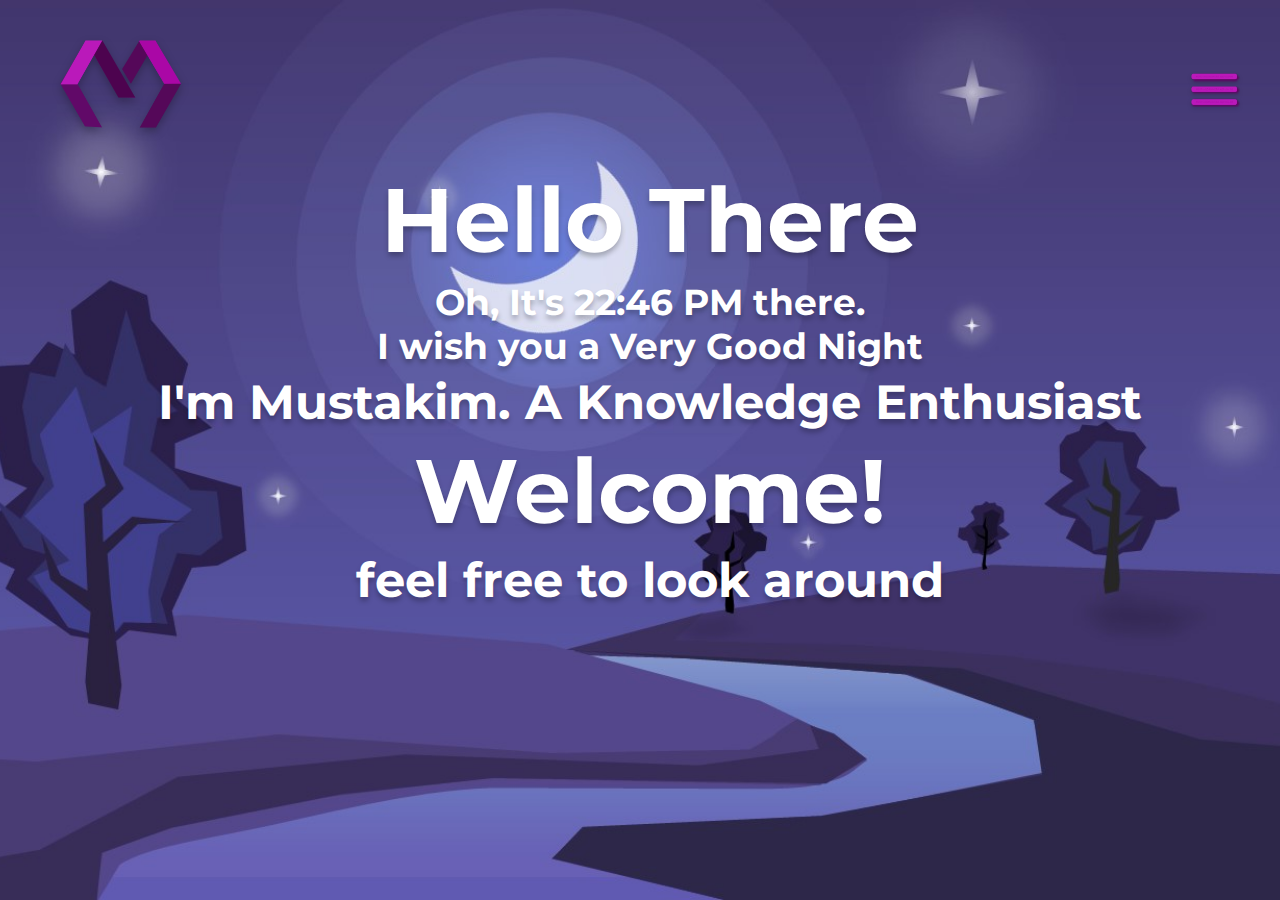
==== index.html @ 6706a5a5 "recontructed" ====
<!DOCTYPE html>
<html>

<head>
    <meta charset="utf-8">
    <title>Main Page</title>
    <link rel="preconnect" href="https://fonts.googleapis.com">
    <link rel="preconnect" href="https://fonts.gstatic.com" crossorigin>
    <link href="https://fonts.googleapis.com/css2?family=Montserrat:wght@500&display=swap" rel="stylesheet">
    <link rel="stylesheet" type="text/css" href="css/style.css">

</head>

<body id='body'>
    <div class="content" id="content">
        <div class="logo-container" id="logo">
            <a href="index.html">
                <img src="images/logo.png" alt="logo">
            </a>
        </div>

        <div class="menus-btn" id="menus-btn">
            <img src="images/more_icon.png">
        </div>

        <div class="welcome-msg" id="welcome-msg">
            <h1>Hello There</h1>

            <h3 id="time-msg"></h3>
            <h2>I'm Mustakim. A Knowledge Enthusiast<br></h2>
            <h1>Welcome!</h1>
            <h2>feel free to look around</h2>
        </div>


    </div>

    <div class="navigasi" id="navigasi">
        <div class="close-menu-btn" id="close-menu-btn">
            <img src="images/cancel.png">
        </div>

        <div class="menu" id="menu">
            <ul>
                <li><a href="index.html">Home</a></li>
                <li><a href="profile.html">My Name is Mustakim</a></li>
                <li><a href="album.html">it was Not Just Photos</a></li>
                <li><a href="experience.html">What I did</a></li>
            </ul>
        </div>
    </div>



    <script src="js/main.js">
    </script>
</body>

</html>
---- css/style.css ----
img {
    max-width: 100%;
    height: auto;
}

.logo-container {
    min-width: 70px;
    position: absolute;
    left: 4.17%;
    right: 85.42%;
    top: 3.91%;
    bottom: 84.38%;
    z-index: 1000;
}

.logo-container img {
    filter: drop-shadow(0px 4px 4px rgba(0, 0, 0, 0.25));
    transition-duration: 300ms;
    transition-delay: .1s;
    transition-timing-function: cubic-bezier(0, 0.98, -0.02);
}

.logo-container img:hover {
    transform: rotate(90deg);
}

.welcome-msg {
    position: absolute;
    margin: 30px 10px;
    width: 80%;
    height: 70%;
    top: 15%;
    bottom: 15%;
    left: 10%;
    right: 10%;
}

.welcome-msg h1 {
    font-size: 90px;
    text-align: center;
    margin: 0;
    font-weight: bold;
}

.welcome-msg h2 {
    font-size: 48px;
    text-align: center;
    margin: 5px;
}

.welcome-msg h3 {
    font-size: 36px;
    text-align: center;
    margin: 5px;
}

body {
    font-family: 'Montserrat', sans-serif;
}


/* For mobile devices */

.menus-btn {
    width: 50px;
    height: 50px;
    position: absolute;
    right: 5%;
    left: 93%;
    top: 70px;
    bottom: 90%;
}

.menus-btn:hover {
    width: 51px;
}

.menus-btn img {
    filter: drop-shadow(0px 2px 2px rgba(0, 0, 0, 0.15));
}

.navigasi {
    position: absolute;
    margin: 0px 0px;
    width: 100vw;
    left: 0;
    bottom: 0;
    height: 100vh;
    background-color: rgba(0, 0, 0, 0.75);
    visibility: hidden;
    z-index: 500;
    transition-delay: .10ms;
    transition-timing-function: cubic-bezier(0, 0.98, -0.02);
}

.close-menu-btn {
    width: 50px;
    height: 50px;
    position: absolute;
    right: 5%;
    left: 93%;
    top: 70px;
    bottom: 90%;
}

.close-menu-btn img {
    filter: drop-shadow(0px 2px 2px rgba(0, 0, 0, 0.15));
}

.close-menu-btn:hover {
    width: 51px;
}

.menu {
    position: absolute;
    margin: 30px 10px;
    width: 80%;
    height: 70%;
    top: 15%;
    bottom: 15%;
    left: 10%;
    right: 10%;
    text-align: center;
}

.menu ul li {
    list-style: none;
    margin: 25px;
}

.menu ul li a {
    font-size: 48px;
    color: #ffffff;
    text-align: center;
    text-decoration: none;
    /*transition-duration: 150ms;
    transition-timing-function: ease;*/
}

.menu ul li a:hover {
    text-shadow: 2px 2px 4px rgba(251, 191, 255, 0.25);
    font-size: 49.5px;
    color: #ffffff;
}
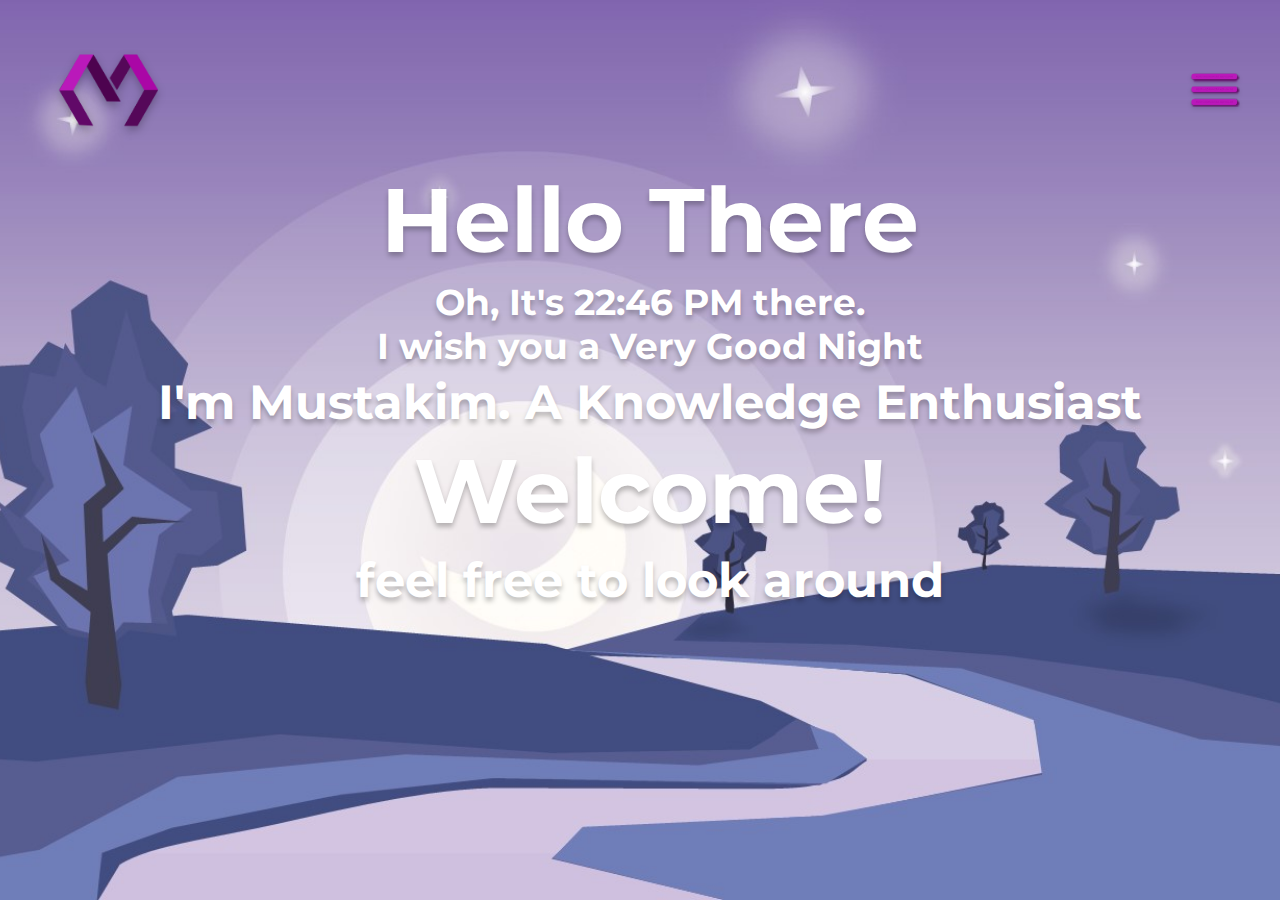
==== commit 010af693: "reupdated on album" ====
--- a/index.html
+++ b/index.html
@@ -7,7 +7,7 @@
     <link rel="preconnect" href="https://fonts.googleapis.com">
     <link rel="preconnect" href="https://fonts.gstatic.com" crossorigin>
     <link href="https://fonts.googleapis.com/css2?family=Montserrat:wght@500&display=swap" rel="stylesheet">
-    <link rel="stylesheet" type="text/css" href="css/style.css">
+    <link rel="stylesheet" type="text/css" href="css/idxStyle.css">
 
 </head>
 
@@ -19,7 +19,7 @@
             </a>
         </div>
 
-        <div class="menus-btn" id="menus-btn">
+        <div class="menus-btn-container" id="menus-btn-container">
             <img src="images/more_icon.png">
         </div>
 
@@ -31,7 +31,6 @@
             <h1>Welcome!</h1>
             <h2>feel free to look around</h2>
         </div>
-
 
     </div>
 
@@ -51,9 +50,7 @@
     </div>
 
 
-
-    <script src="js/main.js">
-    </script>
 </body>
+<script src="js/idx.js"></script>
 
 </html>--- a/css/idxStyle.css
+++ b/css/idxStyle.css
@@ -0,0 +1,142 @@
+img {
+    max-width: 100%;
+    height: auto;
+}
+
+body {
+    font-family: 'Montserrat', sans-serif;
+}
+
+.logo-container {
+    width: 110px;
+    min-height: 70px;
+    position: absolute;
+    left: 4.17%;
+    right: 85.42%;
+    top: 50px;
+    bottom: 90%;
+    z-index: 1000;
+}
+
+.logo-container img {
+    filter: drop-shadow(0px 4px 4px rgba(0, 0, 0, 0.25));
+    transition-duration: 300ms;
+    transition-delay: .1s;
+    transition-timing-function: cubic-bezier(0, 0.98, -0.02);
+}
+
+.logo-container img:hover {
+    transform: rotate(90deg);
+}
+
+.welcome-msg {
+    position: absolute;
+    margin: 30px 10px;
+    width: 80%;
+    height: 70%;
+    top: 15%;
+    bottom: 15%;
+    left: 10%;
+    right: 10%;
+}
+
+.welcome-msg h1 {
+    font-size: 90px;
+    text-align: center;
+    margin: 0;
+    font-weight: bold;
+}
+
+.welcome-msg h2 {
+    font-size: 48px;
+    text-align: center;
+    margin: 5px;
+}
+
+.welcome-msg h3 {
+    font-size: 36px;
+    text-align: center;
+    margin: 5px;
+}
+
+.menus-btn-container {
+    width: 50px;
+    height: 50px;
+    position: absolute;
+    right: 5%;
+    left: 93%;
+    top: 70px;
+    bottom: 90%;
+}
+
+.menus-btn-container:hover {
+    width: 51px;
+}
+
+.menus-btn-container img {
+    filter: drop-shadow(0px 2px 2px rgba(0, 0, 0, 0.15));
+}
+
+.navigasi {
+    position: absolute;
+    margin: 0px 0px;
+    width: 100vw;
+    left: 0;
+    bottom: 0;
+    height: 100%;
+    background-color: rgba(0, 0, 0, 0.55);
+    visibility: hidden;
+    z-index: 500;
+    transition-delay: .10ms;
+    transition-timing-function: cubic-bezier(0, 0.98, -0.02);
+}
+
+.close-menu-btn {
+    width: 50px;
+    height: 50px;
+    position: absolute;
+    right: 5%;
+    left: 93%;
+    top: 70px;
+    bottom: 90%;
+}
+
+.close-menu-btn img {
+    filter: drop-shadow(0px 2px 2px rgba(0, 0, 0, 0.15));
+}
+
+.close-menu-btn:hover {
+    width: 51px;
+}
+
+.menu {
+    position: absolute;
+    margin: 30px 10px;
+    width: 80%;
+    height: 70%;
+    top: 15%;
+    bottom: 15%;
+    left: 10%;
+    right: 10%;
+    text-align: center;
+}
+
+.menu ul li {
+    list-style: none;
+    margin: 25px;
+}
+
+.menu ul li a {
+    font-size: 48px;
+    color: #ffffff;
+    text-align: center;
+    text-decoration: none;
+    /*transition-duration: 150ms;
+    transition-timing-function: ease;*/
+}
+
+.menu ul li a:hover {
+    text-shadow: 2px 2px 4px rgba(251, 191, 255, 0.25);
+    font-size: 49.5px;
+    color: #ffffff;
+}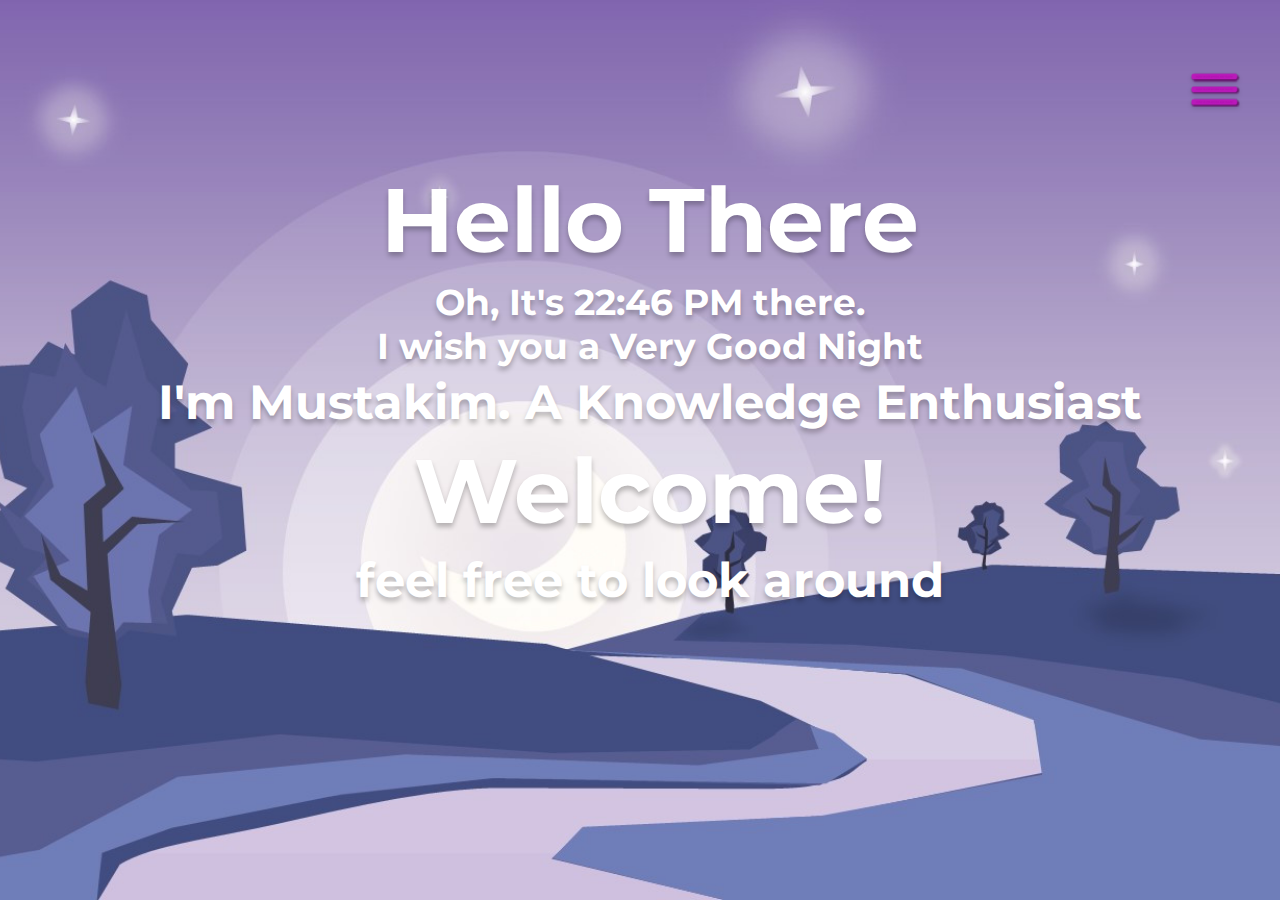
==== commit 0de818d0: "update" ====
--- a/index.html
+++ b/index.html
@@ -3,6 +3,7 @@
 
 <head>
     <meta charset="utf-8">
+    <meta name="viewport" content="width=device-width, initial-scale=1.0">
     <title>Main Page</title>
     <link rel="preconnect" href="https://fonts.googleapis.com">
     <link rel="preconnect" href="https://fonts.gstatic.com" crossorigin>
@@ -13,11 +14,10 @@
 
 <body id='body'>
     <div class="content" id="content">
-        <div class="logo-container" id="logo">
-            <a href="index.html">
-                <img src="images/logo.png" alt="logo">
-            </a>
-        </div>
+        <a href="index.html">
+            <div class="logoL-container2" id="logoL-container2"></div>
+            <div class="logo-container" id="logo-container"></div>
+        </a>
 
         <div class="menus-btn-container" id="menus-btn-container">
             <img src="images/more_icon.png">
@@ -39,7 +39,7 @@
             <img src="images/cancel.png">
         </div>
 
-        <div class="menu" id="menu">
+        <div class="menu-container" id="menu-cintainer">
             <ul>
                 <li><a href="index.html">Home</a></li>
                 <li><a href="profile.html">My Name is Mustakim</a></li>
--- a/css/idxStyle.css
+++ b/css/idxStyle.css
@@ -1,142 +1,348 @@
-img {
-    max-width: 100%;
-    height: auto;
+@media screen and (max-width: 650px) {
+    img {
+        max-width: 100%;
+        height: auto;
+    }
+    body {
+        overflow-x: hidden;
+        font-family: 'Montserrat', sans-serif;
+    }
+    .logo-container {
+        background-image: url("../images/logo.png");
+        background-size: cover;
+        width: 45px;
+        min-height: 35px;
+        position: absolute;
+        left: 4%;
+        right: 90%;
+        top: 35px;
+        bottom: 90%;
+        z-index: 1000;
+        filter: drop-shadow(0px 2px 2px rgba(0, 0, 0, 0.25));
+    }
+    .logoL-container2 {
+        background-image: url("../images/logoL.png");
+        background-size: cover;
+        width: 45px;
+        min-height: 35px;
+        position: fixed;
+        left: 4%;
+        right: 90%;
+        top: 35px;
+        bottom: 90%;
+        z-index: 1000;
+    }
+    .welcome-msg {
+        position: absolute;
+        width: 80%;
+        top: 15%;
+        bottom: 15%;
+        left: 10%;
+        right: 10%;
+        text-align: center;
+    }
+    .welcome-msg h1 {
+        font-size: 32px;
+        margin-top: 10px;
+        margin-bottom: 0px;
+        font-weight: bold;
+    }
+    .welcome-msg h2 {
+        font-size: 20px;
+        margin-top: 0px;
+        margin-bottom: 3px;
+    }
+    .welcome-msg h3 {
+        font-size: 16px;
+        margin-top: 5px;
+    }
+    .menus-btn-container {
+        width: 30px;
+        min-height: 35px;
+        position: absolute;
+        right: 25px;
+        left: 85%;
+        top: 35px;
+        bottom: 90%;
+    }
+    .menus-btn-container img {
+        filter: drop-shadow(0px 2px 2px rgba(0, 0, 0, 0.15));
+    }
+    .navigasi {
+        position: fixed;
+        margin: 0px 0px;
+        width: 100%;
+        height: 100%;
+        bottom: 0;
+        left: 0;
+        right: 0;
+        background-color: rgba(0, 0, 0, 0.55);
+        visibility: hidden;
+        z-index: 500;
+        align-items: center;
+    }
+    .close-menu-btn {
+        width: 30px;
+        height: 35px;
+        position: absolute;
+        right: 25px;
+        left: 85%;
+        top: 35px;
+        bottom: 90%;
+    }
+    .close-menu-btn img {
+        filter: drop-shadow(0px 2px 2px rgba(0, 0, 0, 0.15));
+    }
+    .menu-container {
+        position: absolute;
+        margin-top: 30px;
+        width: 90%;
+        height: 70%;
+        top: 15%;
+        bottom: 15%;
+        text-align: center;
+    }
+    .menu-container ul li {
+        list-style: none;
+        margin-top: 10px;
+    }
+    .menu-container ul li a {
+        font-size: 18px;
+        color: #ffffff;
+        text-decoration: none;
+    }
 }
 
-body {
-    font-family: 'Montserrat', sans-serif;
+@media screen and (min-width: 651px) and (max-width: 900px) {
+    img {
+        max-width: 100%;
+        height: auto;
+    }
+    body {
+        overflow-x: hidden;
+        font-family: 'Montserrat', sans-serif;
+    }
+    .logo-container {
+        width: 95px;
+        min-height: 70px;
+        position: absolute;
+        left: 4%;
+        right: 96%;
+        top: 5%;
+        bottom: 95%;
+        z-index: 1000;
+    }
+    .logo-container img {
+        filter: drop-shadow(0px 4px 4px rgba(0, 0, 0, 0.25));
+    }
+    .welcome-msg {
+        position: absolute;
+        margin-top: 30px;
+        margin-bottom: 10px;
+        width: 80%;
+        height: 70%;
+        top: 15%;
+        left: 10%;
+        right: 10%;
+        bottom: 15%;
+    }
+    .welcome-msg h1 {
+        font-size: 72px;
+        text-align: center;
+        margin: 0;
+        font-weight: bold;
+    }
+    .welcome-msg h2 {
+        font-size: 48px;
+        text-align: center;
+        margin-top: 5px;
+        margin-bottom: 0px;
+    }
+    .welcome-msg h3 {
+        font-size: 36px;
+        text-align: center;
+        margin-top: 5px;
+        margin-bottom: 0px;
+    }
+    .menus-btn-container {
+        width: 40px;
+        height: 35px;
+        position: absolute;
+        right: 10%;
+        left: 90%;
+        top: 35px;
+        bottom: 90%;
+    }
+    .menus-btn-container img {
+        filter: drop-shadow(0px 2px 2px rgba(0, 0, 0, 0.15));
+    }
+    .navigasi {
+        position: absolute;
+        margin: 0px 0px;
+        height: 100%;
+        width: 100%;
+        left: 0;
+        bottom: 0;
+        background-color: rgba(0, 0, 0, 0.55);
+        visibility: hidden;
+        z-index: 500;
+    }
+    .close-menu-btn {
+        width: 40px;
+        height: 40px;
+        position: absolute;
+        right: 10%px;
+        left: 90%;
+        top: 35px;
+        bottom: 90%;
+    }
+    .close-menu-btn img {
+        filter: drop-shadow(0px 2px 2px rgba(0, 0, 0, 0.15));
+    }
+    .menu-container {
+        position: absolute;
+        margin: 30px 10px;
+        width: 90%;
+        height: 70%;
+        top: 15%;
+        bottom: 15%;
+        left: 5%;
+        right: 5%;
+        text-align: center;
+    }
+    .menu-container ul li {
+        list-style: none;
+        margin: 25px;
+    }
+    .menu-container ul li a {
+        font-size: 48px;
+        color: #ffffff;
+        text-align: center;
+        text-decoration: none;
+    }
 }
 
-.logo-container {
-    width: 110px;
-    min-height: 70px;
-    position: absolute;
-    left: 4.17%;
-    right: 85.42%;
-    top: 50px;
-    bottom: 90%;
-    z-index: 1000;
-}
-
-.logo-container img {
-    filter: drop-shadow(0px 4px 4px rgba(0, 0, 0, 0.25));
-    transition-duration: 300ms;
-    transition-delay: .1s;
-    transition-timing-function: cubic-bezier(0, 0.98, -0.02);
-}
-
-.logo-container img:hover {
-    transform: rotate(90deg);
-}
-
-.welcome-msg {
-    position: absolute;
-    margin: 30px 10px;
-    width: 80%;
-    height: 70%;
-    top: 15%;
-    bottom: 15%;
-    left: 10%;
-    right: 10%;
-}
-
-.welcome-msg h1 {
-    font-size: 90px;
-    text-align: center;
-    margin: 0;
-    font-weight: bold;
-}
-
-.welcome-msg h2 {
-    font-size: 48px;
-    text-align: center;
-    margin: 5px;
-}
-
-.welcome-msg h3 {
-    font-size: 36px;
-    text-align: center;
-    margin: 5px;
-}
-
-.menus-btn-container {
-    width: 50px;
-    height: 50px;
-    position: absolute;
-    right: 5%;
-    left: 93%;
-    top: 70px;
-    bottom: 90%;
-}
-
-.menus-btn-container:hover {
-    width: 51px;
-}
-
-.menus-btn-container img {
-    filter: drop-shadow(0px 2px 2px rgba(0, 0, 0, 0.15));
-}
-
-.navigasi {
-    position: absolute;
-    margin: 0px 0px;
-    width: 100vw;
-    left: 0;
-    bottom: 0;
-    height: 100%;
-    background-color: rgba(0, 0, 0, 0.55);
-    visibility: hidden;
-    z-index: 500;
-    transition-delay: .10ms;
-    transition-timing-function: cubic-bezier(0, 0.98, -0.02);
-}
-
-.close-menu-btn {
-    width: 50px;
-    height: 50px;
-    position: absolute;
-    right: 5%;
-    left: 93%;
-    top: 70px;
-    bottom: 90%;
-}
-
-.close-menu-btn img {
-    filter: drop-shadow(0px 2px 2px rgba(0, 0, 0, 0.15));
-}
-
-.close-menu-btn:hover {
-    width: 51px;
-}
-
-.menu {
-    position: absolute;
-    margin: 30px 10px;
-    width: 80%;
-    height: 70%;
-    top: 15%;
-    bottom: 15%;
-    left: 10%;
-    right: 10%;
-    text-align: center;
-}
-
-.menu ul li {
-    list-style: none;
-    margin: 25px;
-}
-
-.menu ul li a {
-    font-size: 48px;
-    color: #ffffff;
-    text-align: center;
-    text-decoration: none;
-    /*transition-duration: 150ms;
-    transition-timing-function: ease;*/
-}
-
-.menu ul li a:hover {
-    text-shadow: 2px 2px 4px rgba(251, 191, 255, 0.25);
-    font-size: 49.5px;
-    color: #ffffff;
+@media screen and (min-width: 901px) {
+    img {
+        max-width: 100%;
+        height: auto;
+    }
+    body {
+        overflow-x: hidden;
+        font-family: 'Montserrat', sans-serif;
+    }
+    .logo-container {
+        width: 110px;
+        min-height: 70px;
+        position: absolute;
+        left: 4.17%;
+        right: 85.42%;
+        top: 50px;
+        bottom: 90%;
+        z-index: 1000;
+    }
+    .logo-container img {
+        filter: drop-shadow(0px 4px 4px rgba(0, 0, 0, 0.25));
+        transition-duration: 300ms;
+        transition-delay: .1s;
+        transition-timing-function: cubic-bezier(0, 0.98, -0.02);
+    }
+    .logo-container img:hover {
+        transform: rotate(90deg);
+    }
+    .welcome-msg {
+        position: absolute;
+        margin: 30px 10px;
+        width: 80%;
+        height: 70%;
+        top: 15%;
+        bottom: 15%;
+        left: 10%;
+        right: 10%;
+    }
+    .welcome-msg h1 {
+        font-size: 90px;
+        text-align: center;
+        margin: 0;
+        font-weight: bold;
+    }
+    .welcome-msg h2 {
+        font-size: 48px;
+        text-align: center;
+        margin: 5px;
+    }
+    .welcome-msg h3 {
+        font-size: 36px;
+        text-align: center;
+        margin: 5px;
+    }
+    .menus-btn-container {
+        width: 50px;
+        height: 50px;
+        position: absolute;
+        right: 5%;
+        left: 93%;
+        top: 70px;
+        bottom: 90%;
+    }
+    .menus-btn-container:hover {
+        width: 51px;
+    }
+    .menus-btn-container img {
+        filter: drop-shadow(0px 2px 2px rgba(0, 0, 0, 0.15));
+    }
+    .navigasi {
+        position: absolute;
+        margin: 0px 0px;
+        width: 100vw;
+        left: 0;
+        bottom: 0;
+        height: 100%;
+        background-color: rgba(0, 0, 0, 0.55);
+        visibility: hidden;
+        z-index: 500;
+        transition-delay: .10ms;
+        transition-timing-function: cubic-bezier(0, 0.98, -0.02);
+    }
+    .close-menu-btn {
+        width: 50px;
+        height: 50px;
+        position: absolute;
+        right: 5%;
+        left: 93%;
+        top: 70px;
+        bottom: 90%;
+    }
+    .close-menu-btn img {
+        filter: drop-shadow(0px 2px 2px rgba(0, 0, 0, 0.15));
+    }
+    .close-menu-btn:hover {
+        width: 51px;
+    }
+    .menu-container {
+        position: absolute;
+        margin: 30px 10px;
+        width: 80%;
+        height: 70%;
+        top: 15%;
+        bottom: 15%;
+        left: 10%;
+        right: 10%;
+        text-align: center;
+    }
+    .menu-container ul li {
+        list-style: none;
+        margin: 25px;
+    }
+    .menu-container ul li a {
+        font-size: 48px;
+        color: #ffffff;
+        text-align: center;
+        text-decoration: none;
+    }
+    .menu ul li a:hover {
+        text-shadow: 2px 2px 4px rgba(251, 191, 255, 0.25);
+        font-size: 49.5px;
+        color: #ffffff;
+    }
 }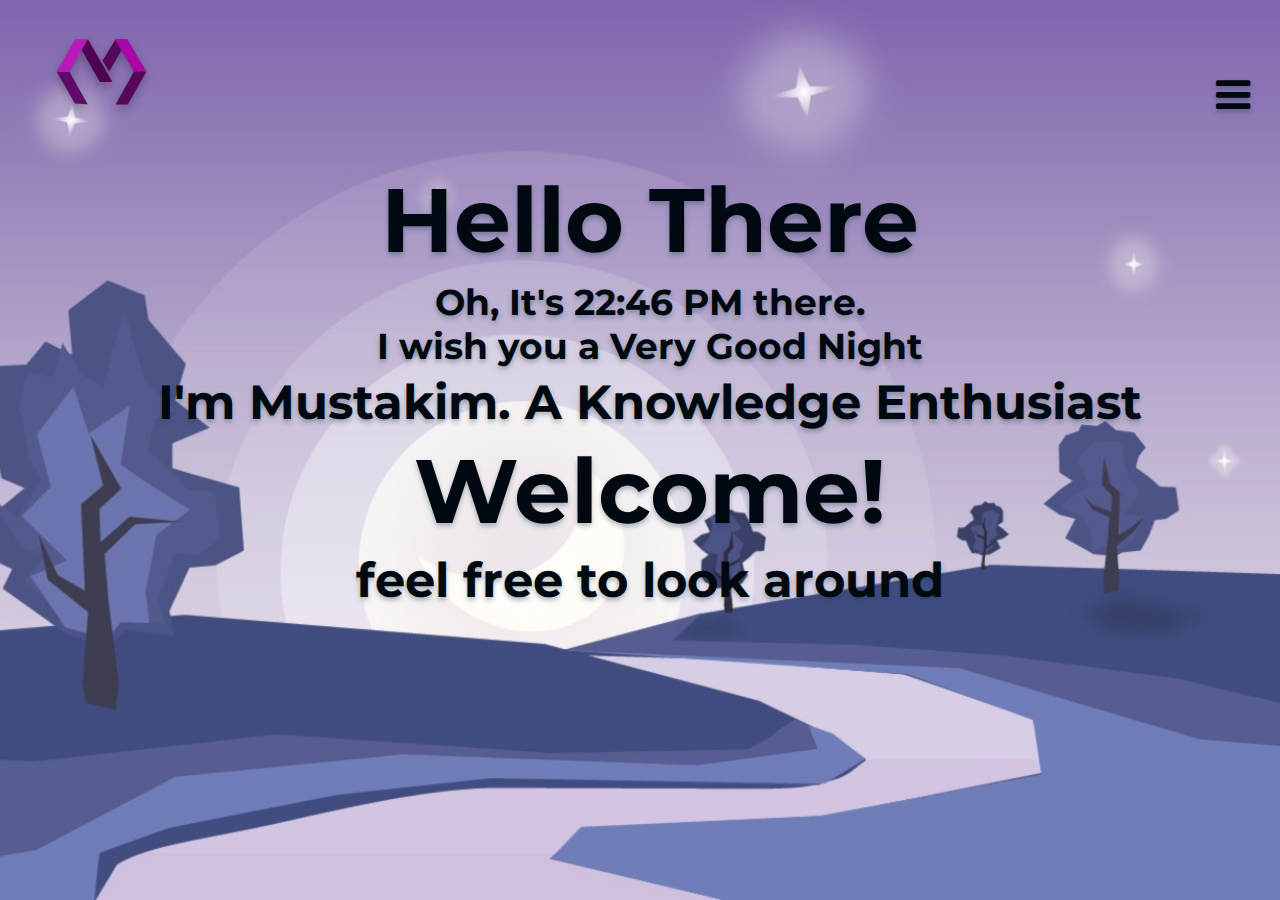
==== commit 289b5dc8: "reupdate on screen size" ====
--- a/index.html
+++ b/index.html
@@ -9,6 +9,8 @@
     <link rel="preconnect" href="https://fonts.gstatic.com" crossorigin>
     <link href="https://fonts.googleapis.com/css2?family=Montserrat:wght@500&display=swap" rel="stylesheet">
     <link rel="stylesheet" type="text/css" href="css/idxStyle.css">
+    <link rel="stylesheet" href="https://cdnjs.cloudflare.com/ajax/libs/font-awesome/4.7.0/css/font-awesome.min.css">
+    <link href="https://fonts.googleapis.com/icon?family=Material+Icons" rel="stylesheet">
 
 </head>
 
@@ -20,7 +22,7 @@
         </a>
 
         <div class="menus-btn-container" id="menus-btn-container">
-            <img src="images/more_icon.png">
+            <i class="menus-btn fa fa-reorder " id="menus-btn"></i>
         </div>
 
         <div class="welcome-msg" id="welcome-msg">
@@ -36,10 +38,10 @@
 
     <div class="navigasi" id="navigasi">
         <div class="close-menu-btn" id="close-menu-btn">
-            <img src="images/cancel.png">
+            <i class="close-btn material-icons " id="close-btn">close</i>
         </div>
 
-        <div class="menu-container" id="menu-cintainer">
+        <div class="menu-container" id="menu-container">
             <ul>
                 <li><a href="index.html">Home</a></li>
                 <li><a href="profile.html">My Name is Mustakim</a></li>
--- a/css/idxStyle.css
+++ b/css/idxStyle.css
@@ -98,6 +98,8 @@
         margin-top: 30px;
         width: 90%;
         height: 70%;
+        left: 5%;
+        right: 5%;
         top: 15%;
         bottom: 15%;
         text-align: center;
@@ -107,7 +109,7 @@
         margin-top: 10px;
     }
     .menu-container ul li a {
-        font-size: 18px;
+        font-size: 26px;
         color: #ffffff;
         text-decoration: none;
     }
@@ -123,17 +125,29 @@
         font-family: 'Montserrat', sans-serif;
     }
     .logo-container {
-        width: 95px;
-        min-height: 70px;
-        position: absolute;
-        left: 4%;
-        right: 96%;
-        top: 5%;
-        bottom: 95%;
-        z-index: 1000;
-    }
-    .logo-container img {
-        filter: drop-shadow(0px 4px 4px rgba(0, 0, 0, 0.25));
+        background-image: url("../images/logo.png");
+        background-size: cover;
+        width: 45px;
+        min-height: 35px;
+        position: absolute;
+        left: 4%;
+        right: 90%;
+        top: 35px;
+        bottom: 90%;
+        z-index: 1000;
+        filter: drop-shadow(0px 2px 2px rgba(0, 0, 0, 0.25));
+    }
+    .logoL-container2 {
+        background-image: url("../images/logoL.png");
+        background-size: cover;
+        width: 45px;
+        min-height: 35px;
+        position: fixed;
+        left: 4%;
+        right: 90%;
+        top: 35px;
+        bottom: 90%;
+        z-index: 1000;
     }
     .welcome-msg {
         position: absolute;
@@ -232,23 +246,38 @@
         font-family: 'Montserrat', sans-serif;
     }
     .logo-container {
-        width: 110px;
-        min-height: 70px;
-        position: absolute;
-        left: 4.17%;
-        right: 85.42%;
-        top: 50px;
-        bottom: 90%;
-        z-index: 1000;
-    }
-    .logo-container img {
+        background-image: url("../images/logo.png");
+        background-size: cover;
+        width: 100px;
+        min-height: 75px;
+        position: absolute;
+        left: 4%;
+        right: 90%;
+        top: 35px;
+        bottom: 90%;
+        filter: drop-shadow(0px 2px 2px rgba(0, 0, 0, 0.25));
+    }
+    .logo-container {
         filter: drop-shadow(0px 4px 4px rgba(0, 0, 0, 0.25));
         transition-duration: 300ms;
         transition-delay: .1s;
         transition-timing-function: cubic-bezier(0, 0.98, -0.02);
     }
-    .logo-container img:hover {
+    .logo-container:hover {
         transform: rotate(90deg);
+    }
+    .logoL-container2 {
+        background-image: url("../images/logoL.png");
+        background-size: cover;
+        width: 100px;
+        min-height: 75px;
+        position: fixed;
+        left: 4%;
+        right: 90%;
+        top: 35px;
+        bottom: 90%;
+        z-index: 1000;
+        visibility: hidden;
     }
     .welcome-msg {
         position: absolute;
@@ -259,6 +288,7 @@
         bottom: 15%;
         left: 10%;
         right: 10%;
+        /* text-shadow: 1px 4px 4px rgba(, 1); */
     }
     .welcome-msg h1 {
         font-size: 90px;
@@ -270,26 +300,24 @@
         font-size: 48px;
         text-align: center;
         margin: 5px;
+        /* text-shadow: 1px 4px 4px rgba(29, 61, 84, 0.5); */
     }
     .welcome-msg h3 {
         font-size: 36px;
         text-align: center;
         margin: 5px;
+        /* text-shadow: 1px 4px 4px rgba(29, 61, 84, 0.5); */
     }
     .menus-btn-container {
-        width: 50px;
-        height: 50px;
         position: absolute;
         right: 5%;
-        left: 93%;
+        left: 95%;
         top: 70px;
         bottom: 90%;
-    }
-    .menus-btn-container:hover {
-        width: 51px;
-    }
-    .menus-btn-container img {
-        filter: drop-shadow(0px 2px 2px rgba(0, 0, 0, 0.15));
+        font-size: 40px;
+    }
+    .menus-btn:hover {
+        font-size: 41px;
     }
     .navigasi {
         position: absolute;
@@ -305,19 +333,17 @@
         transition-timing-function: cubic-bezier(0, 0.98, -0.02);
     }
     .close-menu-btn {
-        width: 50px;
-        height: 50px;
         position: absolute;
         right: 5%;
-        left: 93%;
+        left: 95%;
         top: 70px;
         bottom: 90%;
     }
-    .close-menu-btn img {
-        filter: drop-shadow(0px 2px 2px rgba(0, 0, 0, 0.15));
-    }
-    .close-menu-btn:hover {
-        width: 51px;
+    .close-menu-btn i {
+        font-size: 50px;
+    }
+    .close-menu-btn i:hover {
+        font-size: 51px;
     }
     .menu-container {
         position: absolute;
@@ -340,8 +366,8 @@
         text-align: center;
         text-decoration: none;
     }
-    .menu ul li a:hover {
-        text-shadow: 2px 2px 4px rgba(251, 191, 255, 0.25);
+    .menu-container ul li a:hover {
+        text-shadow: 2px 2px 4px rgba(253, 227, 255, 0.25);
         font-size: 49.5px;
         color: #ffffff;
     }
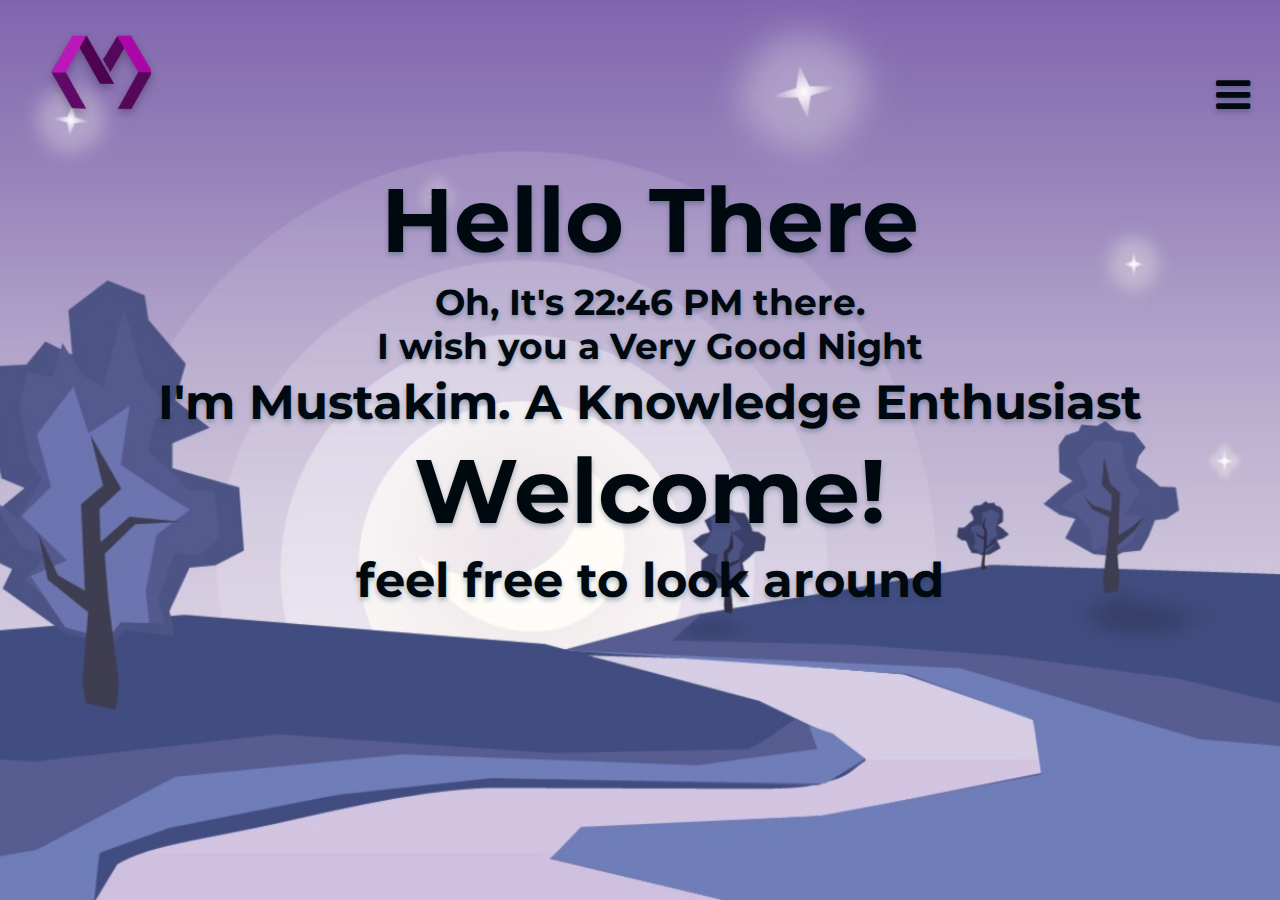
==== commit 9da9e21d: "update on view" ====
--- a/index.html
+++ b/index.html
@@ -38,16 +38,16 @@
 
     <div class="navigasi" id="navigasi">
         <div class="close-menu-btn" id="close-menu-btn">
-            <i class="close-btn material-icons " id="close-btn">close</i>
+            <i class="close-btn material-icons" id="close-btn">close</i>
         </div>
 
         <div class="menu-container" id="menu-container">
-            <ul>
-                <li><a href="index.html">Home</a></li>
-                <li><a href="profile.html">My Name is Mustakim</a></li>
-                <li><a href="album.html">it was Not Just Photos</a></li>
-                <li><a href="experience.html">What I did</a></li>
-            </ul>
+
+            <li><a href="index.html">Home</a></li>
+            <li><a href="profile.html">My Name is Mustakim</a></li>
+            <li><a href="album.html">it was Not Just Photos</a></li>
+            <li><a href="experience.html">What I did</a></li>
+
         </div>
     </div>
 
--- a/css/idxStyle.css
+++ b/css/idxStyle.css
@@ -1,40 +1,42 @@
+img {
+    max-width: 100%;
+    height: auto;
+}
+
+body {
+    overflow-x: hidden;
+    font-family: 'Montserrat', sans-serif;
+}
+
 @media screen and (max-width: 650px) {
-    img {
-        max-width: 100%;
-        height: auto;
-    }
-    body {
-        overflow-x: hidden;
-        font-family: 'Montserrat', sans-serif;
-    }
     .logo-container {
-        background-image: url("../images/logo.png");
-        background-size: cover;
-        width: 45px;
-        min-height: 35px;
-        position: absolute;
-        left: 4%;
-        right: 90%;
-        top: 35px;
+        background-image: url("../images/small_logo.png");
+        background-size: cover;
+        width: 47px;
+        height: 35px;
+        position: absolute;
+        left: 5%;
+        top: 30px;
         bottom: 90%;
         z-index: 1000;
         filter: drop-shadow(0px 2px 2px rgba(0, 0, 0, 0.25));
     }
     .logoL-container2 {
-        background-image: url("../images/logoL.png");
-        background-size: cover;
-        width: 45px;
-        min-height: 35px;
+        background-image: url("../images/small_logoL.png");
+        background-size: cover;
+        width: 47px;
+        height: 35px;
         position: fixed;
-        left: 4%;
-        right: 90%;
-        top: 35px;
-        bottom: 90%;
-        z-index: 1000;
+        left: 5%;
+        top: 30px;
+        bottom: 90%;
+        z-index: 1000;
+        visibility: hidden;
     }
     .welcome-msg {
         position: absolute;
         width: 80%;
+        /* height: 80%; */
         top: 15%;
         bottom: 15%;
         left: 10%;
@@ -43,7 +45,7 @@
     }
     .welcome-msg h1 {
         font-size: 32px;
-        margin-top: 10px;
+        margin-top: 3px;
         margin-bottom: 0px;
         font-weight: bold;
     }
@@ -54,14 +56,14 @@
     }
     .welcome-msg h3 {
         font-size: 16px;
-        margin-top: 5px;
+        margin-top: 2px;
+        margin-bottom: 0px;
     }
     .menus-btn-container {
-        width: 30px;
-        min-height: 35px;
-        position: absolute;
-        right: 25px;
-        left: 85%;
+        width: 35px;
+        height: 35px;
+        position: absolute;
+        right: 2%;
         top: 35px;
         bottom: 90%;
     }
@@ -73,20 +75,18 @@
         margin: 0px 0px;
         width: 100%;
         height: 100%;
-        bottom: 0;
-        left: 0;
-        right: 0;
+        bottom: 0px;
+        left: 0px;
+        right: 0px;
         background-color: rgba(0, 0, 0, 0.55);
         visibility: hidden;
         z-index: 500;
-        align-items: center;
     }
     .close-menu-btn {
-        width: 30px;
-        height: 35px;
-        position: absolute;
-        right: 25px;
-        left: 85%;
+        width: 35px;
+        height: 35px;
+        position: absolute;
+        right: 2%;
         top: 35px;
         bottom: 90%;
     }
@@ -102,13 +102,13 @@
         right: 5%;
         top: 15%;
         bottom: 15%;
-        text-align: center;
-    }
-    .menu-container ul li {
+    }
+    .menu-container li {
+        text-align: center;
         list-style: none;
         margin-top: 10px;
     }
-    .menu-container ul li a {
+    .menu-container li a {
         font-size: 26px;
         color: #ffffff;
         text-decoration: none;
@@ -116,65 +116,53 @@
 }
 
 @media screen and (min-width: 651px) and (max-width: 900px) {
-    img {
-        max-width: 100%;
-        height: auto;
-    }
-    body {
-        overflow-x: hidden;
-        font-family: 'Montserrat', sans-serif;
-    }
     .logo-container {
-        background-image: url("../images/logo.png");
-        background-size: cover;
-        width: 45px;
-        min-height: 35px;
+        background-image: url("../images/medium_logo.png");
+        background-size: cover;
+        width: 50px;
+        height: 38px;
         position: absolute;
         left: 4%;
-        right: 90%;
-        top: 35px;
+        top: 30px;
         bottom: 90%;
         z-index: 1000;
         filter: drop-shadow(0px 2px 2px rgba(0, 0, 0, 0.25));
     }
     .logoL-container2 {
-        background-image: url("../images/logoL.png");
-        background-size: cover;
-        width: 45px;
-        min-height: 35px;
+        background-image: url("../images/medium_logoL.png");
+        background-size: cover;
+        width: 50px;
+        height: 38px;
         position: fixed;
         left: 4%;
-        right: 90%;
-        top: 35px;
-        bottom: 90%;
-        z-index: 1000;
+        top: 30px;
+        bottom: 90%;
+        z-index: 1000;
+        visibility: hidden;
     }
     .welcome-msg {
         position: absolute;
-        margin-top: 30px;
-        margin-bottom: 10px;
         width: 80%;
         height: 70%;
         top: 15%;
+        bottom: 15%;
         left: 10%;
         right: 10%;
-        bottom: 15%;
+        text-align: center;
     }
     .welcome-msg h1 {
-        font-size: 72px;
-        text-align: center;
-        margin: 0;
+        font-size: 48px;
+        margin-top: 7px;
+        margin-bottom: 0px;
         font-weight: bold;
     }
     .welcome-msg h2 {
-        font-size: 48px;
-        text-align: center;
+        font-size: 32px;
         margin-top: 5px;
         margin-bottom: 0px;
     }
     .welcome-msg h3 {
-        font-size: 36px;
-        text-align: center;
+        font-size: 24px;
         margin-top: 5px;
         margin-bottom: 0px;
     }
@@ -195,8 +183,9 @@
         margin: 0px 0px;
         height: 100%;
         width: 100%;
-        left: 0;
-        bottom: 0;
+        left: 0px;
+        right: 0px;
+        bottom: 0px;
         background-color: rgba(0, 0, 0, 0.55);
         visibility: hidden;
         z-index: 500;
@@ -205,8 +194,8 @@
         width: 40px;
         height: 40px;
         position: absolute;
-        right: 10%px;
-        left: 90%;
+        right: 5px;
+        /* left: 95%; */
         top: 35px;
         bottom: 90%;
     }
@@ -215,36 +204,27 @@
     }
     .menu-container {
         position: absolute;
-        margin: 30px 10px;
+        margin-top: 30px;
         width: 90%;
         height: 70%;
-        top: 15%;
-        bottom: 15%;
         left: 5%;
         right: 5%;
-        text-align: center;
-    }
-    .menu-container ul li {
+        top: 15%;
+        bottom: 15%;
+    }
+    .menu-container li {
+        text-align: center;
         list-style: none;
-        margin: 25px;
-    }
-    .menu-container ul li a {
-        font-size: 48px;
+        margin-top: 25px;
+    }
+    .menu-container li a {
+        font-size: 28px;
         color: #ffffff;
-        text-align: center;
         text-decoration: none;
     }
 }
 
 @media screen and (min-width: 901px) {
-    img {
-        max-width: 100%;
-        height: auto;
-    }
-    body {
-        overflow-x: hidden;
-        font-family: 'Montserrat', sans-serif;
-    }
     .logo-container {
         background-image: url("../images/logo.png");
         background-size: cover;
@@ -255,6 +235,7 @@
         right: 90%;
         top: 35px;
         bottom: 90%;
+        z-index: 900;
         filter: drop-shadow(0px 2px 2px rgba(0, 0, 0, 0.25));
     }
     .logo-container {
@@ -356,17 +337,17 @@
         right: 10%;
         text-align: center;
     }
-    .menu-container ul li {
+    .menu-container li {
         list-style: none;
         margin: 25px;
     }
-    .menu-container ul li a {
+    .menu-container li a {
         font-size: 48px;
         color: #ffffff;
         text-align: center;
         text-decoration: none;
     }
-    .menu-container ul li a:hover {
+    .menu-container li a:hover {
         text-shadow: 2px 2px 4px rgba(253, 227, 255, 0.25);
         font-size: 49.5px;
         color: #ffffff;
